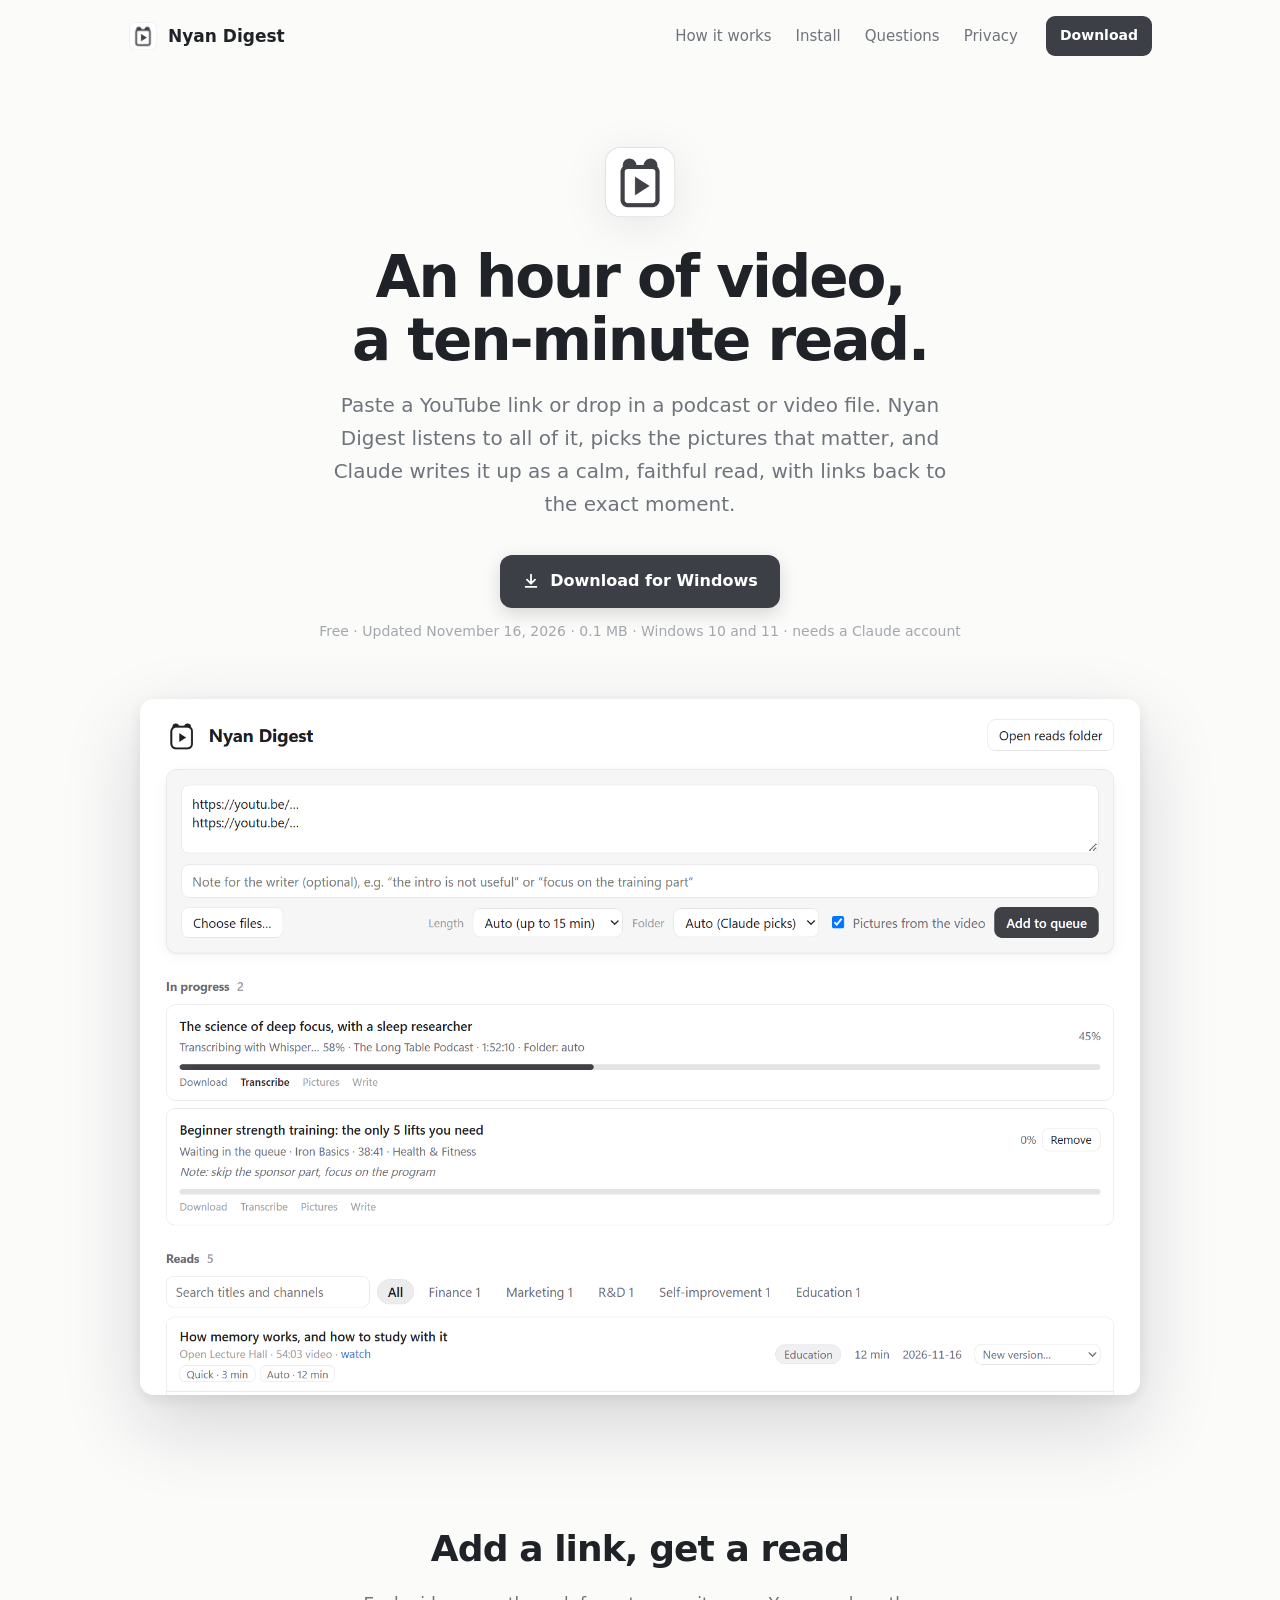
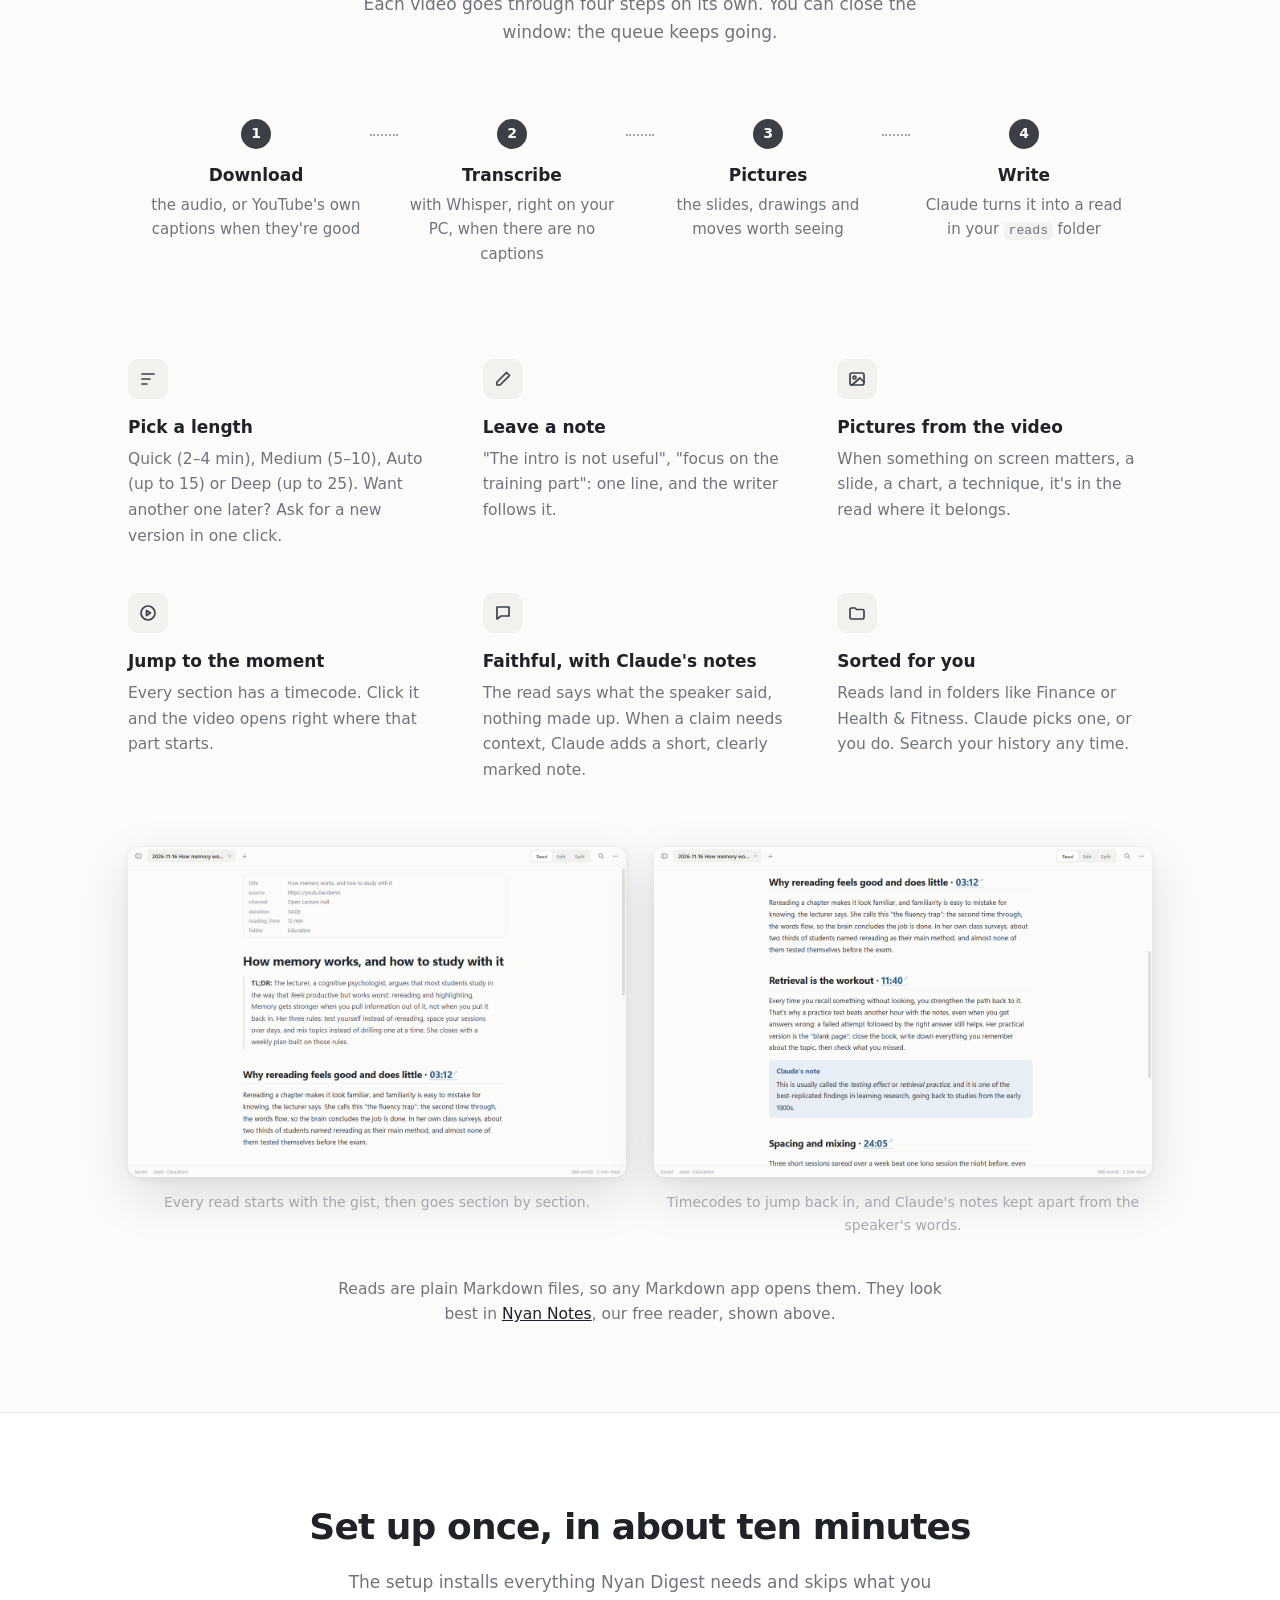
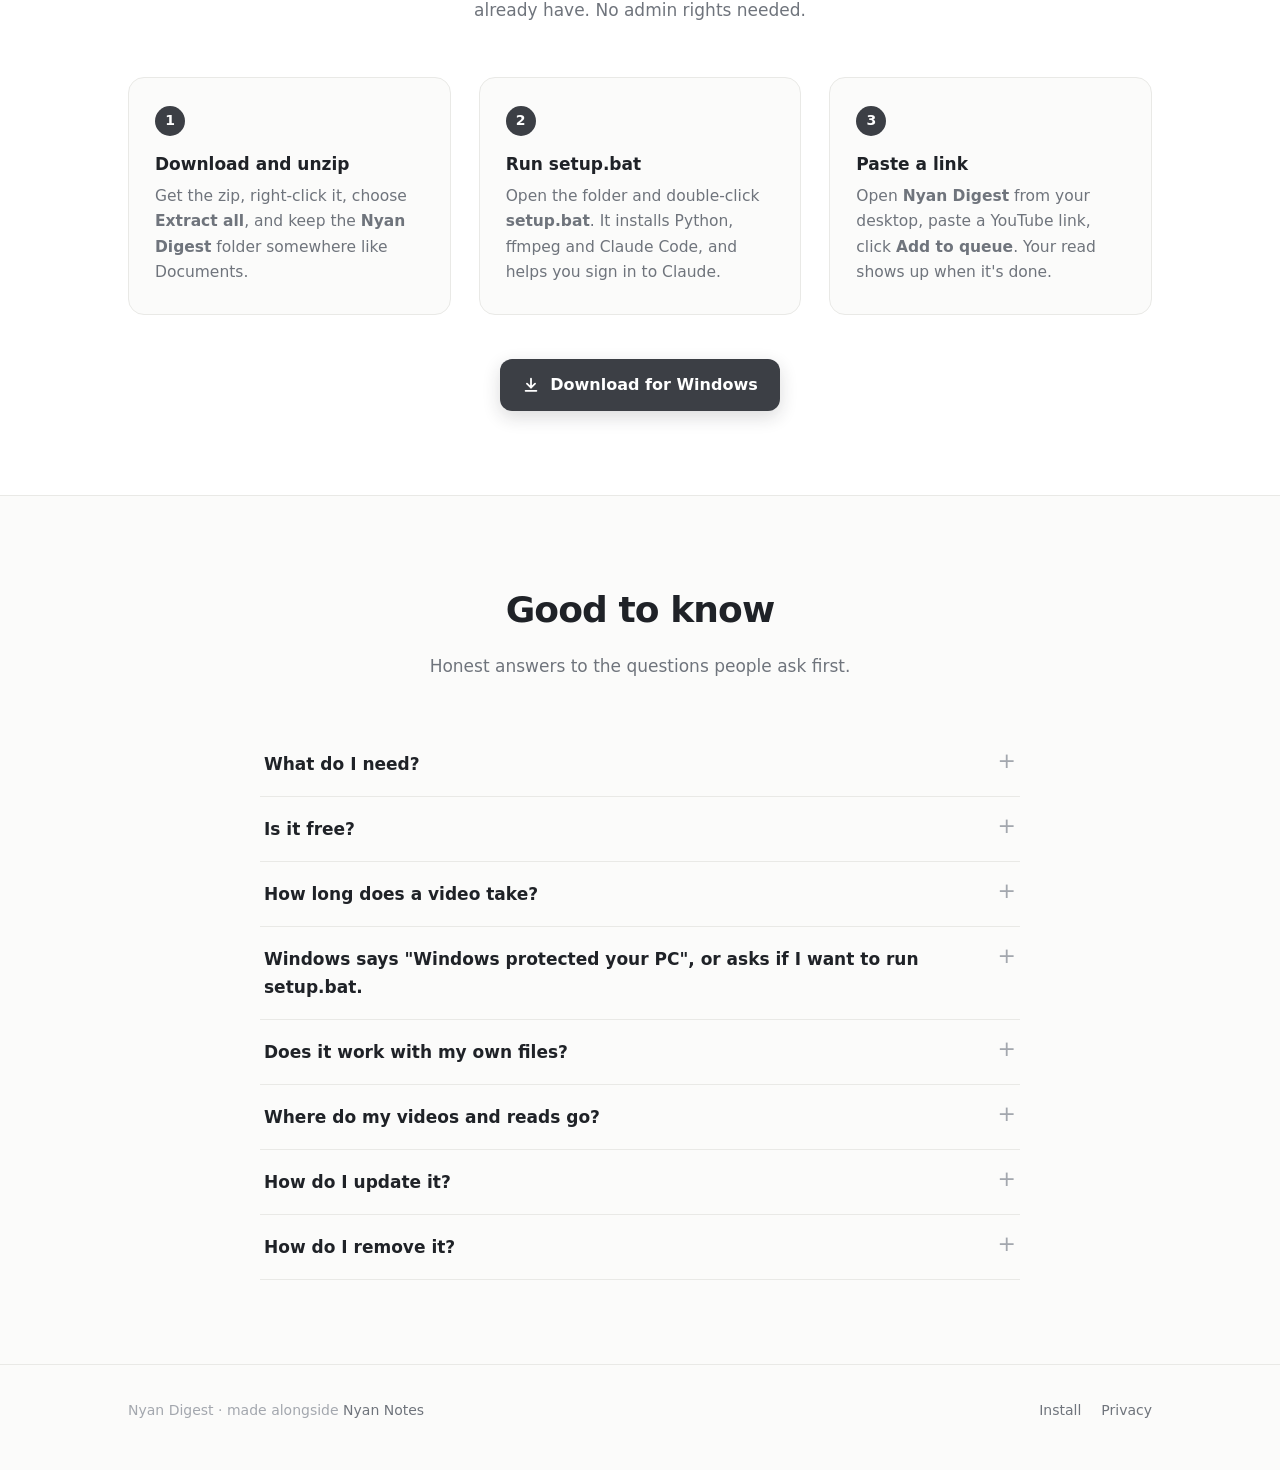
==== index.html @ ba3dfa30 "Nyan Digest: the website and the download" ====
<!doctype html>
<html lang="en">
<head>
<meta charset="utf-8">
<meta name="viewport" content="width=device-width,initial-scale=1">
<title>Nyan Digest: long videos, turned into short reads</title>
<meta name="description" content="A free Windows app that turns YouTube videos, podcasts and video files into 5 to 15 minute reads, with pictures from the video and links back to the exact moment. Written by Claude.">
<link rel="icon" href="assets/icon.png">
<link rel="stylesheet" href="style.css">
</head>
<body>
<header class="wrap nav">
  <a class="brand" href="./"><img src="assets/icon.png" alt="">Nyan Digest</a>
  <nav><a href="#how">How it works</a><a href="#install">Install</a><a href="#questions">Questions</a><a href="privacy.html">Privacy</a></nav>
  <a class="btn small" href="download/Nyan-Digest.zip">Download</a>
</header>

<main>
  <div class="wrap hero">
    <img class="logo" src="assets/icon.png" alt="">
    <h1>An hour of video,<br>a ten-minute read.</h1>
    <p class="lead">Paste a YouTube link or drop in a podcast or video file. Nyan Digest listens to all of it, picks the pictures that matter, and Claude writes it up as a calm, faithful read, with links back to the exact moment.</p>
    <a class="btn" href="download/Nyan-Digest.zip"><svg viewBox="0 0 20 20"><path d="M10 3v10M5.5 8.5L10 13l4.5-4.5M4 16.5h12"/></svg>Download for Windows</a>
    <div class="meta">Free &middot; Updated November 16, 2026 &middot; 0.1 MB &middot; Windows 10 and 11 &middot; needs a Claude account</div>
    <img class="shot" src="assets/shot-app.png" alt="Nyan Digest: a box for YouTube links, two videos in progress, and a list of finished reads sorted into folders" width="1620" height="1128">
  </div>

  <section id="how">
    <div class="wrap">
      <h2>Add a link, get a read</h2>
      <p class="sub">Each video goes through four steps on its own. You can close the window: the queue keeps going.</p>
      <ol class="flow">
        <li><b>Download</b><span>the audio, or YouTube's own captions when they're good</span></li>
        <li><b>Transcribe</b><span>with Whisper, right on your PC, when there are no captions</span></li>
        <li><b>Pictures</b><span>the slides, drawings and moves worth seeing</span></li>
        <li><b>Write</b><span>Claude turns it into a read in your <code>reads</code> folder</span></li>
      </ol>
      <div class="features">
        <div class="feature"><div class="ic"><svg viewBox="0 0 20 20"><path d="M4 5h12M4 10h8M4 15h5"/></svg></div>
          <h3>Pick a length</h3><p>Quick (2–4 min), Medium (5–10), Auto (up to 15) or Deep (up to 25). Want another one later? Ask for a new version in one click.</p></div>
        <div class="feature"><div class="ic"><svg viewBox="0 0 20 20"><path d="M13.5 3.5l3 3L7 16H4v-3z"/></svg></div>
          <h3>Leave a note</h3><p>"The intro is not useful", "focus on the training part": one line, and the writer follows it.</p></div>
        <div class="feature"><div class="ic"><svg viewBox="0 0 20 20"><rect x="3" y="4" width="14" height="12" rx="2"/><circle cx="7.5" cy="8.5" r="1.5"/><path d="M17 13l-4-4-8 7"/></svg></div>
          <h3>Pictures from the video</h3><p>When something on screen matters, a slide, a chart, a technique, it's in the read where it belongs.</p></div>
        <div class="feature"><div class="ic"><svg viewBox="0 0 20 20"><circle cx="10" cy="10" r="7"/><path d="M8.5 7.5l4 2.5-4 2.5z"/></svg></div>
          <h3>Jump to the moment</h3><p>Every section has a timecode. Click it and the video opens right where that part starts.</p></div>
        <div class="feature"><div class="ic"><svg viewBox="0 0 20 20"><path d="M4 4h12v9H8l-4 3z"/></svg></div>
          <h3>Faithful, with Claude's notes</h3><p>The read says what the speaker said, nothing made up. When a claim needs context, Claude adds a short, clearly marked note.</p></div>
        <div class="feature"><div class="ic"><svg viewBox="0 0 20 20"><path d="M3 6.5A1.5 1.5 0 0 1 4.5 5H8l1.5 1.5h6A1.5 1.5 0 0 1 17 8v6.5a1.5 1.5 0 0 1-1.5 1.5h-11A1.5 1.5 0 0 1 3 14.5z"/></svg></div>
          <h3>Sorted for you</h3><p>Reads land in folders like Finance or Health &amp; Fitness. Claude picks one, or you do. Search your history any time.</p></div>
      </div>
      <div class="pair">
        <figure><img src="assets/shot-read.png" alt="A read in Nyan Notes: the title, a TL;DR and the first section with a timecode" width="1240" height="820" loading="lazy"><figcaption>Every read starts with the gist, then goes section by section.</figcaption></figure>
        <figure><img src="assets/shot-note.png" alt="Sections with clickable timecodes and a blue box titled Claude's note" width="1240" height="820" loading="lazy"><figcaption>Timecodes to jump back in, and Claude's notes kept apart from the speaker's words.</figcaption></figure>
      </div>
      <p class="aside">Reads are plain Markdown files, so any Markdown app opens them. They look best in <a href="https://nyan-notes.github.io">Nyan Notes</a>, our free reader, shown above.</p>
    </div>
  </section>

  <section id="install" class="install">
    <div class="wrap">
      <h2>Set up once, in about ten minutes</h2>
      <p class="sub">The setup installs everything Nyan Digest needs and skips what you already have. No admin rights needed.</p>
      <ol class="steps">
        <li><h3>Download and unzip</h3><p>Get the zip, right-click it, choose <b>Extract all</b>, and keep the <b>Nyan Digest</b> folder somewhere like Documents.</p></li>
        <li><h3>Run setup.bat</h3><p>Open the folder and double-click <b>setup.bat</b>. It installs Python, ffmpeg and Claude Code, and helps you sign in to Claude.</p></li>
        <li><h3>Paste a link</h3><p>Open <b>Nyan Digest</b> from your desktop, paste a YouTube link, click <b>Add to queue</b>. Your read shows up when it's done.</p></li>
      </ol>
      <div class="center"><a class="btn" href="download/Nyan-Digest.zip"><svg viewBox="0 0 20 20"><path d="M10 3v10M5.5 8.5L10 13l4.5-4.5M4 16.5h12"/></svg>Download for Windows</a></div>
    </div>
  </section>

  <section id="questions">
    <div class="wrap">
      <h2>Good to know</h2>
      <p class="sub">Honest answers to the questions people ask first.</p>
      <div class="faq">
        <details><summary>What do I need?</summary>
          <p>A Windows 10 or 11 PC with about 1.5 GB free, and a Claude account on a paid plan (Pro or above): Claude is what writes the reads. The setup installs the rest for you.</p></details>
        <details><summary>Is it free?</summary>
          <p>Nyan Digest is free. The writing uses your Claude account, through Claude Code. It uses a small, fast Claude model, so a read takes a small share of your plan's usage.</p></details>
        <details><summary>How long does a video take?</summary>
          <p>When YouTube has good captions, a few minutes. Otherwise the audio is transcribed on your PC: on a laptop without a graphics card, an hour of audio takes about 40 minutes. A recent NVIDIA graphics card makes it much faster, and the setup uses it automatically.</p></details>
        <details><summary>Windows says "Windows protected your PC", or asks if I want to run setup.bat.</summary>
          <p>Windows asks that about scripts downloaded from the internet. Click <b>More info</b>, then <b>Run anyway</b> (or <b>Run</b>). You only need to do it once.</p></details>
        <details><summary>Does it work with my own files?</summary>
          <p>Yes. Click <b>Choose files…</b> or drop video and audio files on the window: mp4, mkv, mov, mp3, m4a, wav and more.</p></details>
        <details><summary>Where do my videos and reads go?</summary>
          <p>Transcribing and picking pictures happen on your PC. To write the read, the transcript (and a few candidate pictures) are sent to Claude. Your reads are saved in the <code>reads</code> folder, on your PC. <a href="privacy.html">Read the privacy page</a>.</p></details>
        <details><summary>How do I update it?</summary>
          <p>Download the new zip, unzip it over your <b>Nyan Digest</b> folder (replace the files), and run <b>setup.bat</b> again. Your reads, history and settings stay.</p></details>
        <details><summary>How do I remove it?</summary>
          <p>Delete the <b>Nyan Digest</b> folder and the shortcut on your desktop. Move your <code>reads</code> folder somewhere else first if you want to keep them.</p></details>
      </div>
    </div>
  </section>
</main>

<footer>
  <div class="wrap">
    <span>Nyan Digest · made alongside <a href="https://nyan-notes.github.io">Nyan Notes</a></span>
    <div class="right"><a href="#install">Install</a><a href="privacy.html">Privacy</a></div>
  </div>
</footer>
</body>
</html>
---- style.css ----
/* Nyan Digest website: the same look as the Nyan Notes site (grey on white, one quiet accent), lots of room. */
:root{
  --bg:#fbfbfa;--fg:#1f2227;--soft:#3d424a;--muted:#6f747c;--faint:#a3a7ae;--line:#e9e9e6;--panel:#fff;--hover:#f1f1ee;
  --accent:#3c3f45;--indigo:#5b5bd6;--code:#f2f2ef;
  --sans:"Segoe UI Variable Text","Segoe UI",system-ui,-apple-system,"Helvetica Neue",Arial,sans-serif;
  --mono:"Cascadia Mono",Consolas,ui-monospace,monospace;
}
*{box-sizing:border-box}
html{scroll-behavior:smooth}
body{margin:0;background:var(--bg);color:var(--fg);font:17px/1.65 var(--sans);-webkit-font-smoothing:antialiased}
a{color:inherit}
img{max-width:100%;height:auto;display:block} /* height:auto: the width/height attributes only reserve the shape; without it they stretch */
.wrap{max-width:1080px;margin:0 auto;padding:0 28px}
kbd{font:12px var(--sans);border:1px solid #dcdcd8;border-bottom-width:2px;border-radius:5px;padding:1px 6px;color:var(--soft);background:var(--panel);white-space:nowrap}
code{font:.88em var(--mono);background:var(--code);padding:.1em .35em;border-radius:5px}

/* top bar */
.nav{display:flex;align-items:center;gap:28px;height:72px}
.brand{display:flex;align-items:center;gap:10px;font-weight:650;text-decoration:none;font-size:17px}
.brand img{width:30px;height:30px}
.nav nav{display:flex;gap:24px;margin-left:auto;font-size:15px}
.nav nav a{text-decoration:none;color:var(--muted)}
.nav nav a:hover{color:var(--fg)}

/* buttons */
.btn{display:inline-flex;align-items:center;gap:10px;padding:13px 22px;border-radius:12px;background:var(--accent);color:#fff;text-decoration:none;font-weight:600;font-size:16px;transition:transform .12s,box-shadow .12s;box-shadow:0 6px 18px rgba(30,30,40,.16)}
.btn:hover{transform:translateY(-1px);box-shadow:0 10px 26px rgba(30,30,40,.2)}
.btn svg{width:18px;height:18px;fill:none;stroke:currentColor;stroke-width:2;stroke-linecap:round;stroke-linejoin:round}
.btn.small{padding:8px 14px;font-size:14px;border-radius:9px;box-shadow:none}
.meta{color:var(--faint);font-size:14px;margin-top:12px}

/* hero */
.hero{text-align:center;padding:72px 0 40px}
.hero .logo{width:76px;height:76px;margin:0 auto 26px;filter:drop-shadow(0 8px 20px rgba(0,0,0,.08))}
.hero h1{font-size:clamp(36px,6vw,58px);line-height:1.08;letter-spacing:-.035em;margin:0 0 18px;font-weight:700}
.hero p.lead{font-size:clamp(17px,2.2vw,20px);color:var(--muted);max-width:620px;margin:0 auto 34px}
.shot{margin:56px auto 0;width:100%;max-width:1000px;border-radius:14px;overflow:hidden;box-shadow:0 30px 80px rgba(20,20,40,.16),0 4px 14px rgba(20,20,40,.08)}

/* sections */
section{padding:84px 0}
section h2{font-size:clamp(26px,3.6vw,36px);letter-spacing:-.025em;margin:0 0 12px;font-weight:700;text-align:center}
section .sub{color:var(--muted);text-align:center;max-width:600px;margin:0 auto 52px}
.features{display:grid;grid-template-columns:repeat(3,1fr);gap:44px 40px}
.feature h3{font-size:17px;margin:14px 0 6px;font-weight:650}
.feature p{margin:0;color:var(--muted);font-size:15.5px}
.feature .ic{width:40px;height:40px;border-radius:11px;background:var(--hover);display:grid;place-items:center}
.feature .ic svg{width:20px;height:20px;fill:none;stroke:var(--soft);stroke-width:1.7;stroke-linecap:round;stroke-linejoin:round}
.pair{display:grid;grid-template-columns:1fr 1fr;gap:28px;margin-top:64px}
.pair figure{margin:0}
.pair img{border-radius:12px;box-shadow:0 18px 50px rgba(20,20,40,.13),0 2px 8px rgba(20,20,40,.06)}
.pair figcaption{color:var(--faint);font-size:14px;text-align:center;margin-top:14px}

/* install */
.install{background:var(--panel);border-top:1px solid var(--line);border-bottom:1px solid var(--line)}
.steps{display:grid;grid-template-columns:repeat(3,1fr);gap:28px;counter-reset:s;margin:0;padding:0;list-style:none}
.steps li{position:relative;padding:28px 26px;border:1px solid var(--line);border-radius:16px;background:var(--bg)}
.steps li::before{counter-increment:s;content:counter(s);display:grid;place-items:center;width:30px;height:30px;border-radius:50%;background:var(--accent);color:#fff;font-weight:650;font-size:14px;margin-bottom:14px}
.steps h3{margin:0 0 6px;font-size:17px}
.steps p{margin:0;color:var(--muted);font-size:15.5px}
.center{text-align:center;margin-top:44px}

/* questions */
.faq{max-width:760px;margin:0 auto}
.faq details{border-bottom:1px solid var(--line);padding:18px 4px}
.faq summary{cursor:pointer;font-weight:600;list-style:none;display:flex;justify-content:space-between;gap:16px}
.faq summary::-webkit-details-marker{display:none}
.faq summary::after{content:"+";color:var(--faint);font-weight:400;font-size:22px;line-height:1}
.faq details[open] summary::after{content:"−"}
.faq details p{color:var(--muted);margin:12px 0 0;font-size:15.5px}

/* footer */
footer{border-top:1px solid var(--line);padding:34px 0 48px;color:var(--faint);font-size:14px}
footer .wrap{display:flex;gap:20px;flex-wrap:wrap;align-items:center}
footer a{color:var(--muted);text-decoration:none}
footer a:hover{color:var(--fg)}
footer .right{margin-left:auto;display:flex;gap:20px}

/* the privacy page */
.page{max-width:720px;margin:0 auto;padding:48px 28px 80px}
.page h1{font-size:40px;letter-spacing:-.03em;margin:0 0 8px}
.page .date{color:var(--faint);margin:0 0 40px}
.page h2{font-size:21px;margin:40px 0 8px}
.page p,.page li{color:var(--soft)}

@media (max-width:820px){
  .features,.steps,.pair{grid-template-columns:1fr}
  .nav nav{display:none}
  section{padding:64px 0}
}

/* Nyan Digest additions */
.flow{display:grid;grid-template-columns:repeat(4,1fr);gap:0;margin:0 0 72px;padding:0;list-style:none;counter-reset:f}
.flow li{position:relative;padding:20px 22px 20px 22px;text-align:center}
.flow li b{display:block;font-size:17px;margin-bottom:4px}
.flow li b::before{counter-increment:f;content:counter(f);display:grid;place-items:center;width:30px;height:30px;margin:0 auto 12px;border-radius:50%;background:var(--accent);color:#fff;font-size:14px}
.flow li span{color:var(--muted);font-size:15px;display:block}
.flow li+li::after{content:"";position:absolute;left:-14px;top:35px;width:28px;border-top:2px dotted var(--faint)}
.aside{text-align:center;color:var(--muted);font-size:15.5px;margin:40px auto 0;max-width:640px}
.aside a{color:var(--fg)}
footer span a{color:var(--muted)}
.nav .btn.small{margin-left:auto}
.nav nav+.btn.small{margin-left:0}
@media (max-width:820px){ .nav nav+.btn.small{margin-left:auto} }
@media (max-width:820px){ .flow{grid-template-columns:1fr 1fr} .flow li+li::after{display:none} }
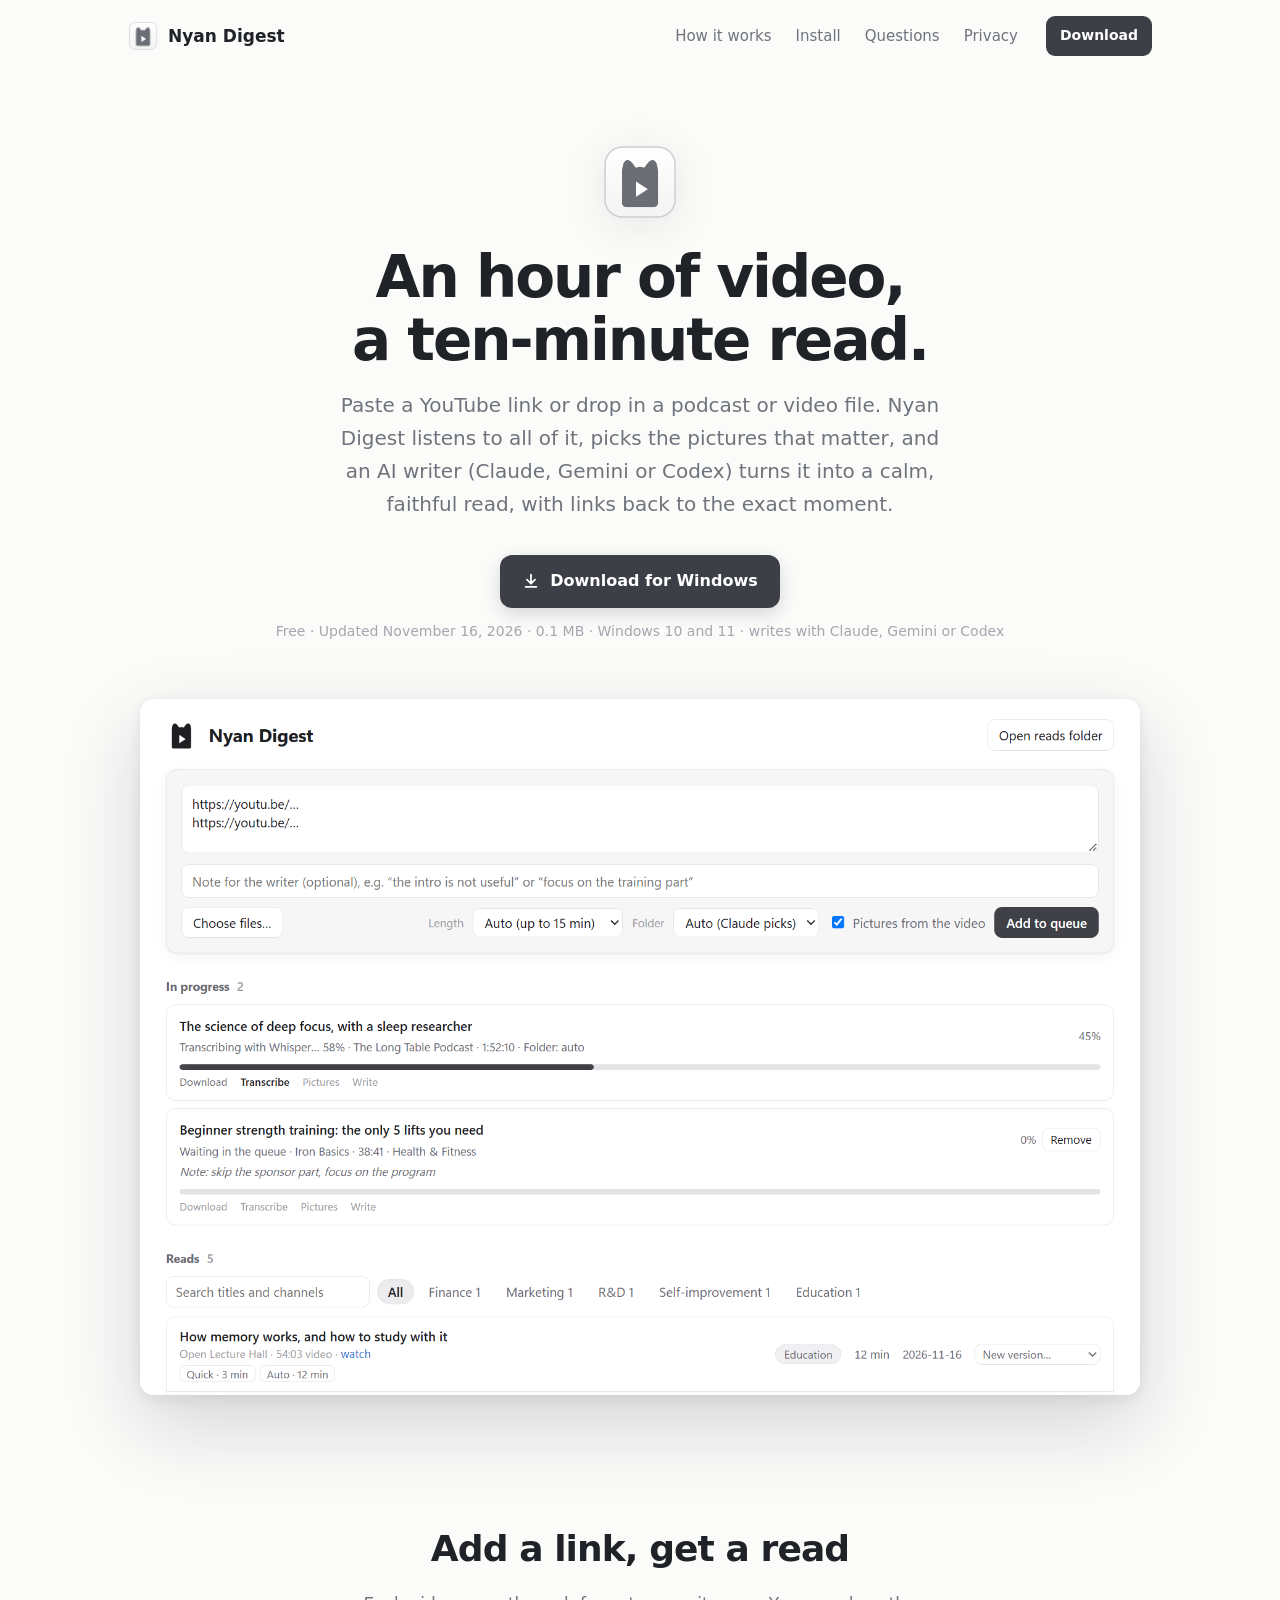
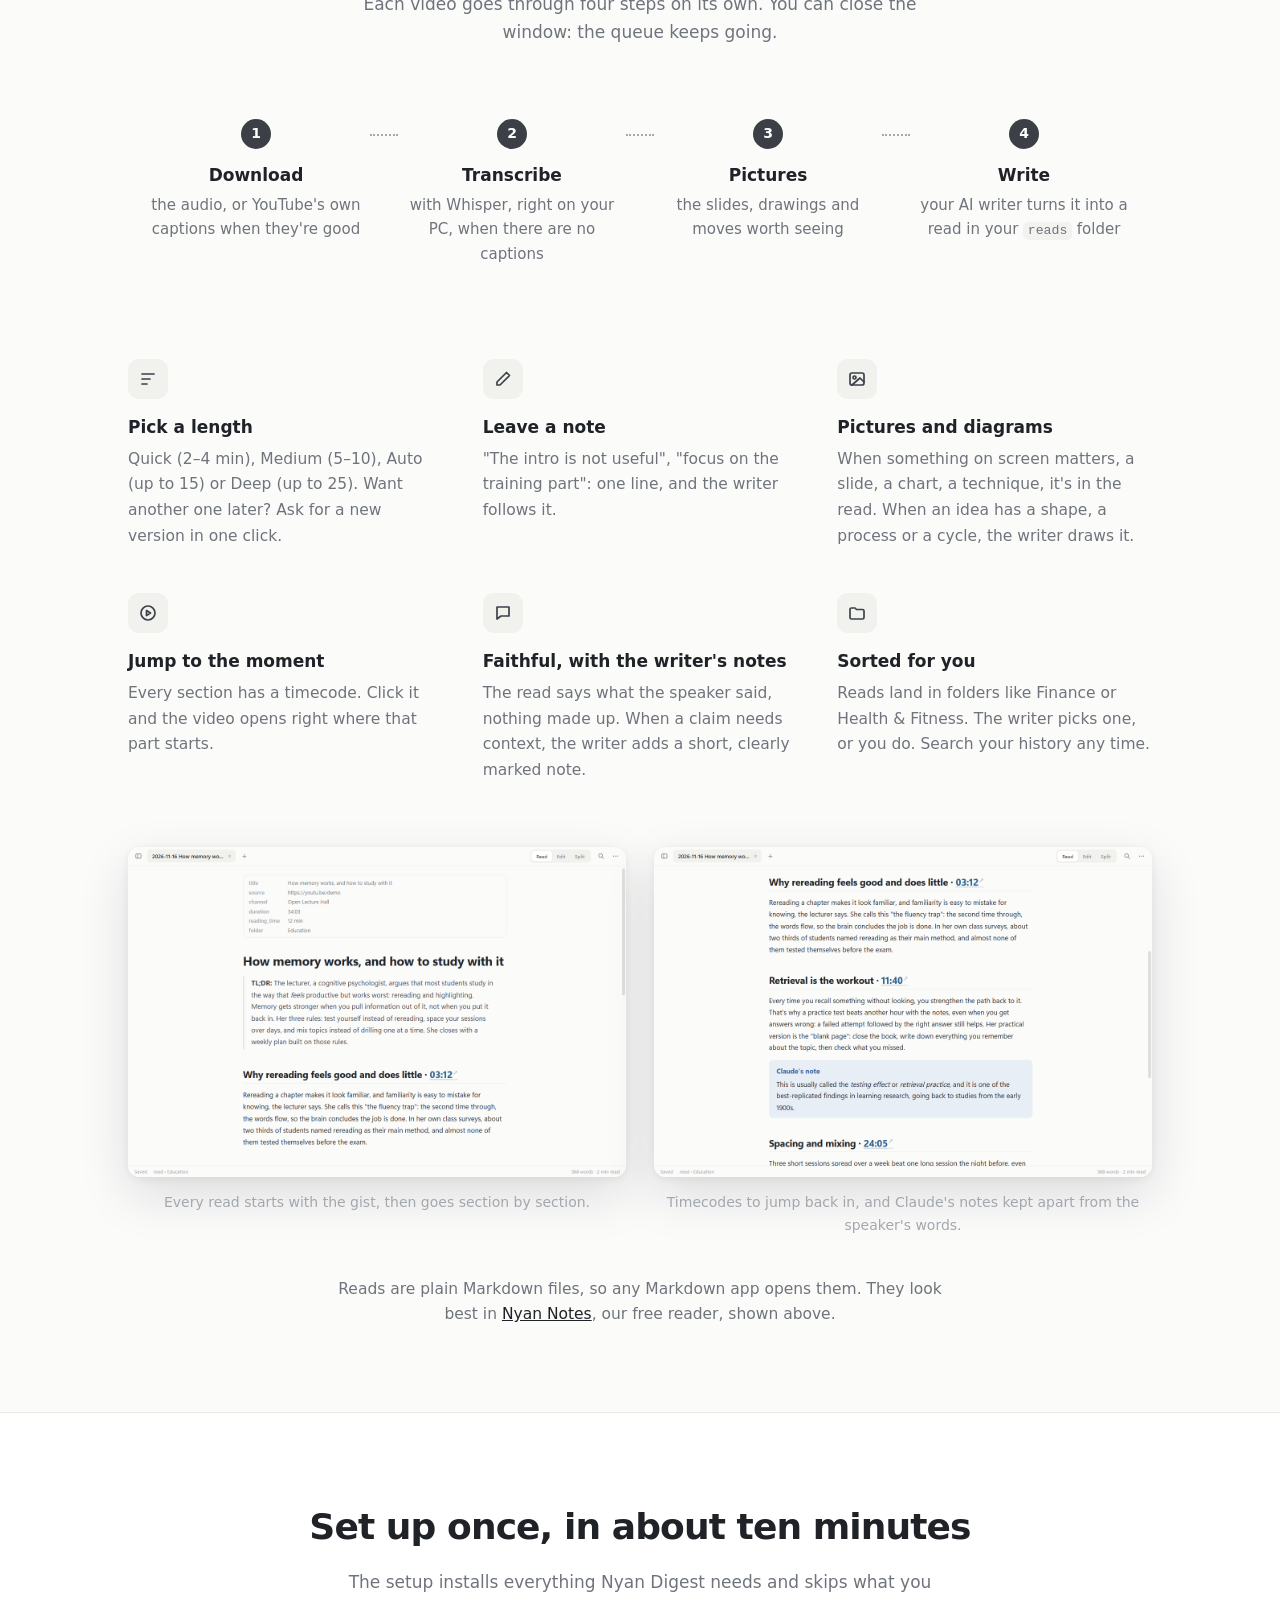
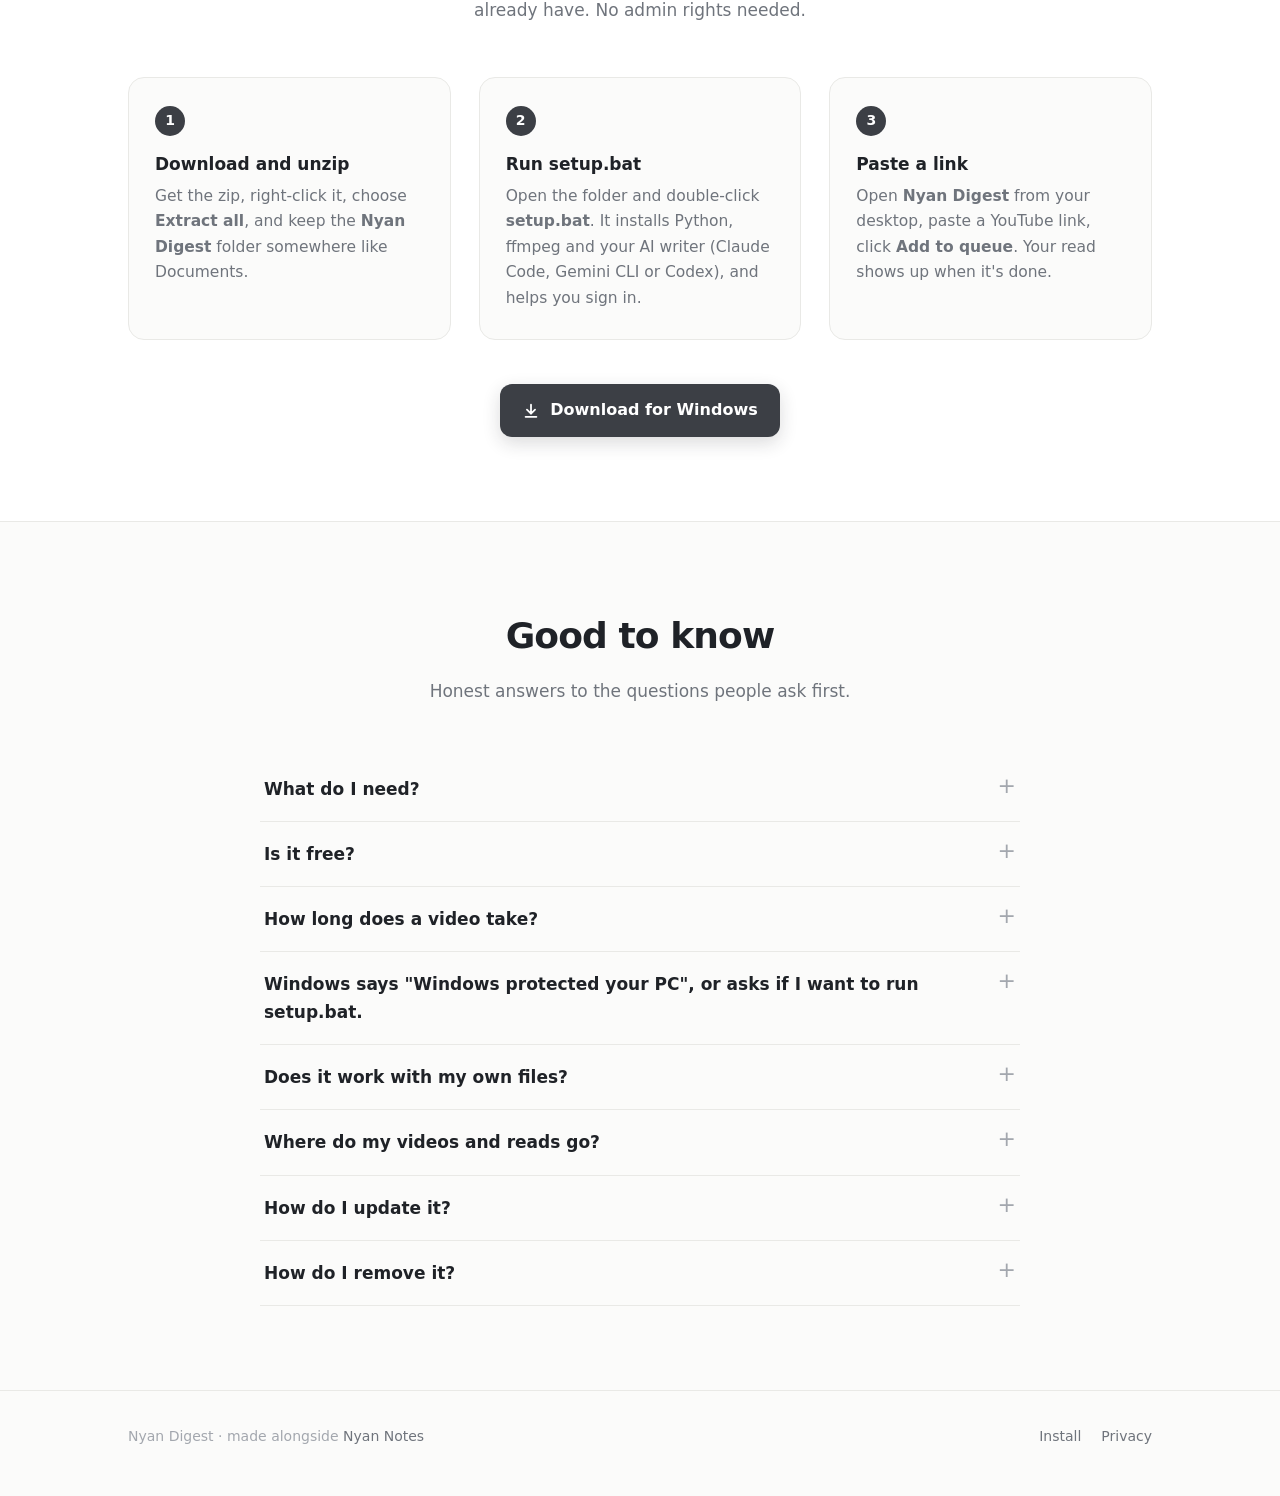
==== commit 9c2cde38: "Nyan Digest, November 16, 2026" ====
--- a/index.html
+++ b/index.html
@@ -4,7 +4,7 @@
 <meta charset="utf-8">
 <meta name="viewport" content="width=device-width,initial-scale=1">
 <title>Nyan Digest: long videos, turned into short reads</title>
-<meta name="description" content="A free Windows app that turns YouTube videos, podcasts and video files into 5 to 15 minute reads, with pictures from the video and links back to the exact moment. Written by Claude.">
+<meta name="description" content="A free Windows app that turns YouTube videos, podcasts and video files into 5 to 15 minute reads, with pictures from the video and links back to the exact moment. Written by Claude, Gemini or Codex.">
 <link rel="icon" href="assets/icon.png">
 <link rel="stylesheet" href="style.css">
 </head>
@@ -19,9 +19,9 @@
   <div class="wrap hero">
     <img class="logo" src="assets/icon.png" alt="">
     <h1>An hour of video,<br>a ten-minute read.</h1>
-    <p class="lead">Paste a YouTube link or drop in a podcast or video file. Nyan Digest listens to all of it, picks the pictures that matter, and Claude writes it up as a calm, faithful read, with links back to the exact moment.</p>
+    <p class="lead">Paste a YouTube link or drop in a podcast or video file. Nyan Digest listens to all of it, picks the pictures that matter, and an AI writer (Claude, Gemini or Codex) turns it into a calm, faithful read, with links back to the exact moment.</p>
     <a class="btn" href="download/Nyan-Digest.zip"><svg viewBox="0 0 20 20"><path d="M10 3v10M5.5 8.5L10 13l4.5-4.5M4 16.5h12"/></svg>Download for Windows</a>
-    <div class="meta">Free &middot; Updated November 16, 2026 &middot; 0.1 MB &middot; Windows 10 and 11 &middot; needs a Claude account</div>
+    <div class="meta">Free &middot; Updated November 16, 2026 &middot; 0.1 MB &middot; Windows 10 and 11 &middot; writes with Claude, Gemini or Codex</div>
     <img class="shot" src="assets/shot-app.png" alt="Nyan Digest: a box for YouTube links, two videos in progress, and a list of finished reads sorted into folders" width="1620" height="1128">
   </div>
 
@@ -33,7 +33,7 @@
         <li><b>Download</b><span>the audio, or YouTube's own captions when they're good</span></li>
         <li><b>Transcribe</b><span>with Whisper, right on your PC, when there are no captions</span></li>
         <li><b>Pictures</b><span>the slides, drawings and moves worth seeing</span></li>
-        <li><b>Write</b><span>Claude turns it into a read in your <code>reads</code> folder</span></li>
+        <li><b>Write</b><span>your AI writer turns it into a read in your <code>reads</code> folder</span></li>
       </ol>
       <div class="features">
         <div class="feature"><div class="ic"><svg viewBox="0 0 20 20"><path d="M4 5h12M4 10h8M4 15h5"/></svg></div>
@@ -41,13 +41,13 @@
         <div class="feature"><div class="ic"><svg viewBox="0 0 20 20"><path d="M13.5 3.5l3 3L7 16H4v-3z"/></svg></div>
           <h3>Leave a note</h3><p>"The intro is not useful", "focus on the training part": one line, and the writer follows it.</p></div>
         <div class="feature"><div class="ic"><svg viewBox="0 0 20 20"><rect x="3" y="4" width="14" height="12" rx="2"/><circle cx="7.5" cy="8.5" r="1.5"/><path d="M17 13l-4-4-8 7"/></svg></div>
-          <h3>Pictures from the video</h3><p>When something on screen matters, a slide, a chart, a technique, it's in the read where it belongs.</p></div>
+          <h3>Pictures and diagrams</h3><p>When something on screen matters, a slide, a chart, a technique, it's in the read. When an idea has a shape, a process or a cycle, the writer draws it.</p></div>
         <div class="feature"><div class="ic"><svg viewBox="0 0 20 20"><circle cx="10" cy="10" r="7"/><path d="M8.5 7.5l4 2.5-4 2.5z"/></svg></div>
           <h3>Jump to the moment</h3><p>Every section has a timecode. Click it and the video opens right where that part starts.</p></div>
         <div class="feature"><div class="ic"><svg viewBox="0 0 20 20"><path d="M4 4h12v9H8l-4 3z"/></svg></div>
-          <h3>Faithful, with Claude's notes</h3><p>The read says what the speaker said, nothing made up. When a claim needs context, Claude adds a short, clearly marked note.</p></div>
+          <h3>Faithful, with the writer's notes</h3><p>The read says what the speaker said, nothing made up. When a claim needs context, the writer adds a short, clearly marked note.</p></div>
         <div class="feature"><div class="ic"><svg viewBox="0 0 20 20"><path d="M3 6.5A1.5 1.5 0 0 1 4.5 5H8l1.5 1.5h6A1.5 1.5 0 0 1 17 8v6.5a1.5 1.5 0 0 1-1.5 1.5h-11A1.5 1.5 0 0 1 3 14.5z"/></svg></div>
-          <h3>Sorted for you</h3><p>Reads land in folders like Finance or Health &amp; Fitness. Claude picks one, or you do. Search your history any time.</p></div>
+          <h3>Sorted for you</h3><p>Reads land in folders like Finance or Health &amp; Fitness. The writer picks one, or you do. Search your history any time.</p></div>
       </div>
       <div class="pair">
         <figure><img src="assets/shot-read.png" alt="A read in Nyan Notes: the title, a TL;DR and the first section with a timecode" width="1240" height="820" loading="lazy"><figcaption>Every read starts with the gist, then goes section by section.</figcaption></figure>
@@ -63,7 +63,7 @@
       <p class="sub">The setup installs everything Nyan Digest needs and skips what you already have. No admin rights needed.</p>
       <ol class="steps">
         <li><h3>Download and unzip</h3><p>Get the zip, right-click it, choose <b>Extract all</b>, and keep the <b>Nyan Digest</b> folder somewhere like Documents.</p></li>
-        <li><h3>Run setup.bat</h3><p>Open the folder and double-click <b>setup.bat</b>. It installs Python, ffmpeg and Claude Code, and helps you sign in to Claude.</p></li>
+        <li><h3>Run setup.bat</h3><p>Open the folder and double-click <b>setup.bat</b>. It installs Python, ffmpeg and your AI writer (Claude Code, Gemini CLI or Codex), and helps you sign in.</p></li>
         <li><h3>Paste a link</h3><p>Open <b>Nyan Digest</b> from your desktop, paste a YouTube link, click <b>Add to queue</b>. Your read shows up when it's done.</p></li>
       </ol>
       <div class="center"><a class="btn" href="download/Nyan-Digest.zip"><svg viewBox="0 0 20 20"><path d="M10 3v10M5.5 8.5L10 13l4.5-4.5M4 16.5h12"/></svg>Download for Windows</a></div>
@@ -76,9 +76,9 @@
       <p class="sub">Honest answers to the questions people ask first.</p>
       <div class="faq">
         <details><summary>What do I need?</summary>
-          <p>A Windows 10 or 11 PC with about 1.5 GB free, and a Claude account on a paid plan (Pro or above): Claude is what writes the reads. The setup installs the rest for you.</p></details>
+          <p>A Windows 10 or 11 PC with about 1.5 GB free, and one AI writer. Setup asks which one and installs it:</p><ul><li><b>Claude Code</b> with a Claude account on a paid plan (Pro or above). The best reads.</li><li><b>Gemini CLI</b> with a free API key from Google AI Studio. Free; setup shows you how to get the key in a minute.</li><li><b>Codex</b> with a ChatGPT account.</li></ul></details>
         <details><summary>Is it free?</summary>
-          <p>Nyan Digest is free. The writing uses your Claude account, through Claude Code. It uses a small, fast Claude model, so a read takes a small share of your plan's usage.</p></details>
+          <p>Nyan Digest is free. The writing uses your own account with the writer you picked. With Gemini and a free key it costs nothing, within Google's free daily limits (when they're busy or used up, the app tells you and you can retry later). With Claude or Codex, a read takes a small share of your plan's usage.</p></details>
         <details><summary>How long does a video take?</summary>
           <p>When YouTube has good captions, a few minutes. Otherwise the audio is transcribed on your PC: on a laptop without a graphics card, an hour of audio takes about 40 minutes. A recent NVIDIA graphics card makes it much faster, and the setup uses it automatically.</p></details>
         <details><summary>Windows says "Windows protected your PC", or asks if I want to run setup.bat.</summary>
@@ -86,7 +86,7 @@
         <details><summary>Does it work with my own files?</summary>
           <p>Yes. Click <b>Choose files…</b> or drop video and audio files on the window: mp4, mkv, mov, mp3, m4a, wav and more.</p></details>
         <details><summary>Where do my videos and reads go?</summary>
-          <p>Transcribing and picking pictures happen on your PC. To write the read, the transcript (and a few candidate pictures) are sent to Claude. Your reads are saved in the <code>reads</code> folder, on your PC. <a href="privacy.html">Read the privacy page</a>.</p></details>
+          <p>Transcribing and picking pictures happen on your PC. To write the read, the transcript (and a few candidate pictures) are sent to your AI writer: Anthropic for Claude, Google for Gemini, OpenAI for Codex. Your reads are saved in the <code>reads</code> folder, on your PC. <a href="privacy.html">Read the privacy page</a>.</p></details>
         <details><summary>How do I update it?</summary>
           <p>Download the new zip, unzip it over your <b>Nyan Digest</b> folder (replace the files), and run <b>setup.bat</b> again. Your reads, history and settings stay.</p></details>
         <details><summary>How do I remove it?</summary>
